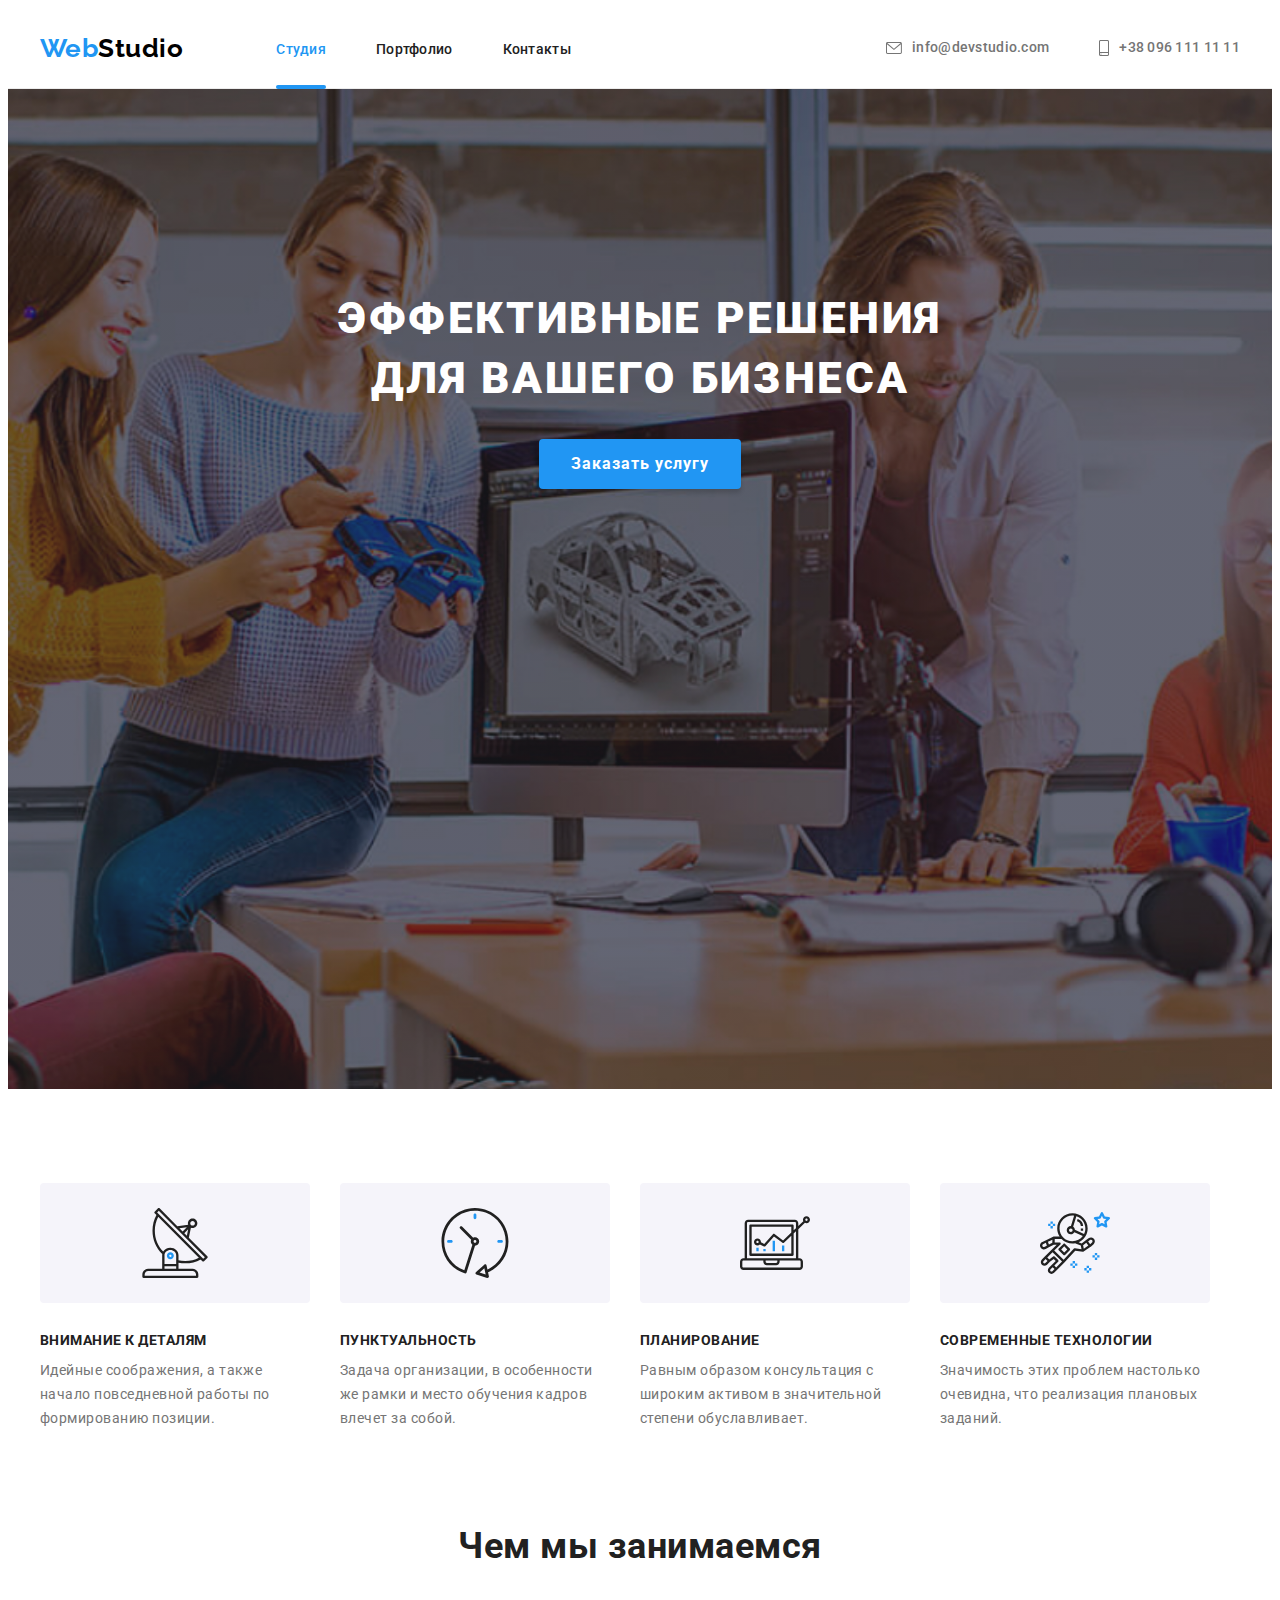
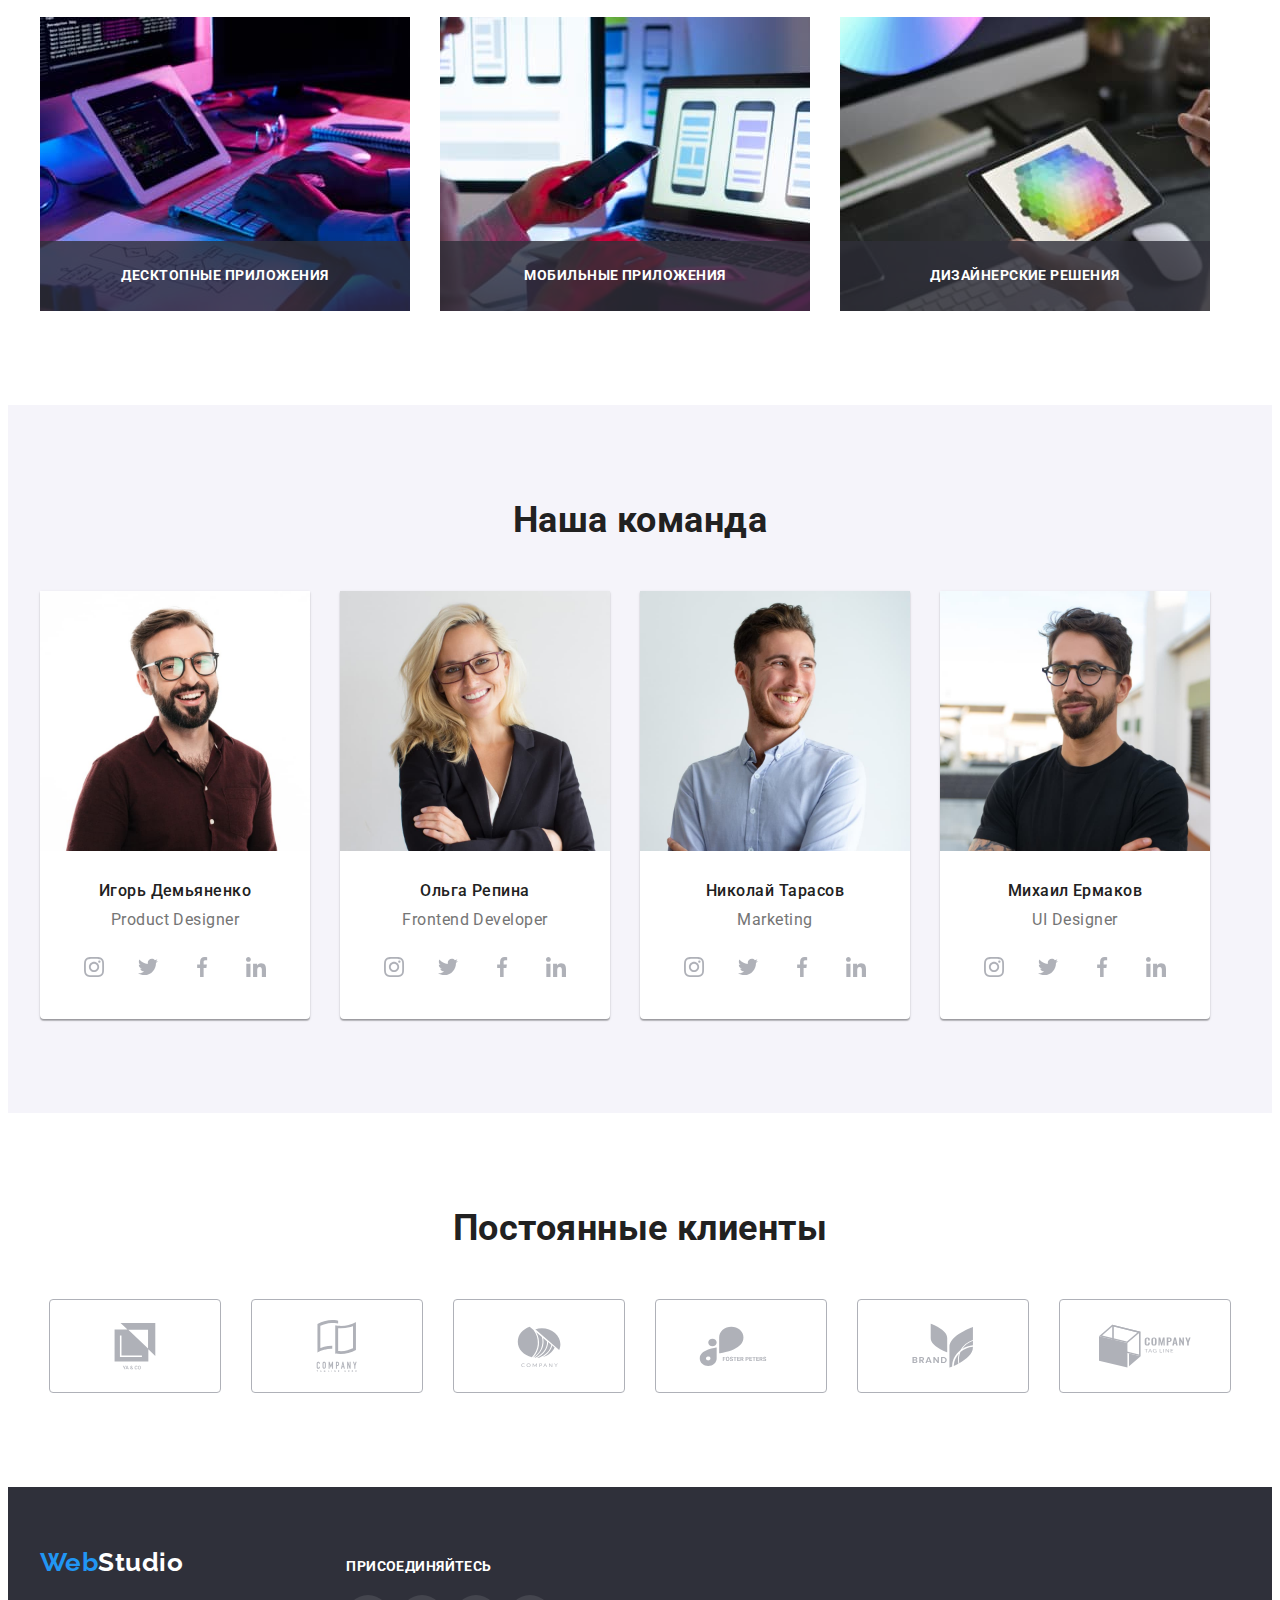
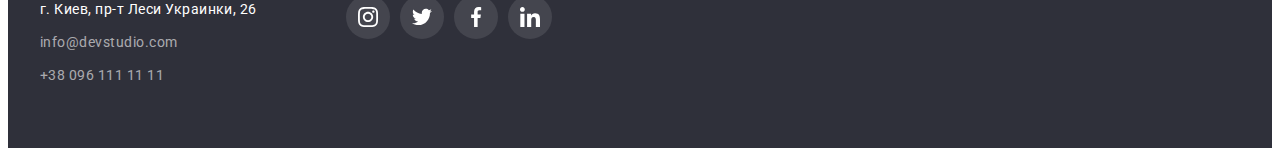
==== index.html @ 947cf52d "Start HW#6" ====
<!DOCTYPE html>
<html lang="ru">

<head>
    <meta charset="UTF-8">
    <meta http-equiv="X-UA-Compatible" content="IE=edge">
    <meta name="viewport" content="width=device-width, initial-scale=1.0">
    <title>Студия</title>
    <link
        href="https://fonts.googleapis.com/css2?family=Raleway:wght@700&family=Roboto:wght@400;500;700;900&display=swap"
        rel="stylesheet">
    <link rel="stylesheet" href="https://cdnjs.cloudflare.com/ajax/libs/modern-normalize/1.1.0/modern-normalize.min.css"
        integrity="sha512-wpPYUAdjBVSE4KJnH1VR1HeZfpl1ub8YT/NKx4PuQ5NmX2tKuGu6U/JRp5y+Y8XG2tV+wKQpNHVUX03MfMFn9Q=="
        crossorigin="anonymous" referrerpolicy="no-referrer" />
    <link rel="stylesheet" href="./css/styles.css">
</head>

<body>


    <!--Header-->
    <header class="header">
        <div class="container main-nav">
            <nav class="nav">
                <a href="/index.html" class="logo">Web<span class="logo-studio">Studio</span></a>

                <ul class="list site-nav">
                    <li class="item"><a href="" class="link current">Студия</a></li>
                    <li class="item"><a href="./portfolio.html" class="link">Портфолио</a></li>
                    <li class="item"><a href="" class="link">Контакты</a></li>
                </ul>
            </nav>
            <ul class="list auth-nav">
                <li class="item">
                    <a href="mailto:info@devstudio.com" class="link"> <svg class="icon-envelope" width="16" height="12">
                        <use href="./images/icons.svg#icon-envelope"></use>
                    </svg>info@devstudio.com</a>
                </li>
                <li class="item phone">
                    <a href="tel:+380961111111" class="link"><svg class="icon-smartphone"  width="10" height="16">
                        <use href="./images/icons.svg#icon-smartphone" ></use>
                    </svg> +38 096 111 11 11</a>
                </li>
            </ul>
        </div>
    </header>


    <!--Hero-->
    <main>
        <section class="hero">
            <h1 class="hero-title">Эффективные решения<br> для вашего бизнеса</h1>
            <button data-modal-open type="button" class="button">Заказать услугу</button>
        </section>


        <!--Features-->
        <section class="section">
            <div class="container">
                <h2 class="section-title visually-hidden">Особенности </h2>
                <ul class="list features ">
                    <li class="item">
                        <div class="icon-bgc"><svg class="icon-antenna" width="70px" height="70px">
                            <use href="./images/icons.svg#icon-antenna"></use>
                        </svg>
                    </div>
                        <h3 class="title">Внимание к деталям</h3>
                        <p class="text">Идейные соображения, а также начало повседневной работы по формированию позиции.
                        </p>
                    </li>

                    <li class="item">
                        <div class="icon-bgc"><svg class="icon-clock" width="70px" height="70px">
                            <use href="./images/icons.svg#icon-clock"></use>
                        </svg>
                    </div>
                        <h3 class="title">Пунктуальность</h3>
                        <p class="text">Задача организации, в особенности же рамки и место обучения кадров влечет за
                            собой.
                        </p>
                    </li>

                    <li class="item">
                        <div class="icon-bgc"><svg class="icon-diagram" width="70px" height="70px">
                            <use href="./images/icons.svg#icon-diagram"></use>
                        </svg>
                    </div>
                        <h3 class="title">Планирование</h3>
                        <p class="text">Равным образом консультация с широким активом в значительной степени
                            обуславливает.
                        </p>
                    </li>

                    <li class="item">
                        <div class="icon-bgc"><svg class="icon-astronaut" width="70px" height="70px">
                            <use href="./images/icons.svg#icon-astronaut"></use>
                        </svg>
                    </div>
                        <h3 class="title">Современные технологии</h3>
                        <p class="text">Значимость этих проблем настолько очевидна, что реализация плановых заданий.</p>
                    </li>
                </ul>
            </div>
        </section>

        <!--About-->
        <section class="section about">
            <div class="container"> 
                <h2 class="section-title">Чем мы занимаемся</h2>
                <ul class="list about">
                    <li class="item"><img class="pic" src="./images/box1.jpg"
                            alt="Пальцы человека набирают програмный код на клавиатуре" width="370" height="294">
                          <p class="about-text">Десктопные приложения</p>
                    </li>
                    <li class="item">
                        <img src="./images/box2.jpg"
                            alt="В одной руке человек держит смартфон, а другой работает на ноутбуке" width="370"
                            height="294">
                            <p class="about-text">Мобильные приложения</p>
                    </li>
                    <li class="item">
                        <img src="./images/box3.jpg" alt="Человек рассматривает цветовую гамму на экране планшета"
                            width="370" height="294">
                            <p class="about-text">Дизайнерские решения</p>
                    </li>

                </ul>
            </div>
        </section>

        <!--Team-->
        <section class="section team">
            <div class="container">
                <h2 class="section-title">Наша команда</h2>
                <ul class="list team">
                    <li class="item"><img class="team-pic" src="./images/img.jpg" alt="улыбающийся мужчина игорь демьяненко"
                            width="270" height="260">
                        <h3 class="title">Игорь Демьяненко</h3>
                        <p lang="en" class="text">Product Designer</p>
                        <ul class="list list-icon-team">
                            
                            <li>
                                <a class="team-social-links link" href="">
                                    <svg class="icon-team" width="" height="20">
                                       <use href="./images/icons.svg#icon-instagram"></use>
                                    </svg>
                                </a>
                            </li>

                            <li>
                                <a class="team-social-links link" href="">
                                    <svg class="icon-team" width="" height="20">
                                        <use href="./images/icons.svg#icon-twitter"></use>
                                    </svg>
                                </a>
                            </li>

                            <li>
                                <a class="team-social-links link" href="">
                                    <svg class="icon-team" width="" height="20">
                                        <use href="./images/icons.svg#icon-facebook"></use>
                                    </svg>
                                </a>
                            </li>

                            <li>
                                <a class="team-social-links link last" href="">
                                    <svg class="icon-team" width="" height="20">
                                        <use href="./images/icons.svg#icon-linkedin"></use>
                                    </svg>
                                </a>
                            </li>
                        </ul>
                    </li>

                    <li class="item"><img class="team-pic" src="./images/img1.jpg"
                            alt="улыбающаяся женщина ольга репина" width="270" height="260">
                        <h3 class="title">Ольга Репина</h3>
                        <p lang="en" class="text">Frontend Developer</p>
                        <ul class="list list-icon-team">
                            <li>
                                <a class="team-social-links link" href="">
                                    <svg class="icon-team" width="" height="20">
                                        <use href="./images/icons.svg#icon-instagram"></use>
                                    </svg>
                                </a>
                            </li>
                        
                            <li>
                                <a class="team-social-links link" href="">
                                    <svg class="icon-team" width="" height="20">
                                        <use href="./images/icons.svg#icon-twitter"></use>
                                    </svg>
                                </a>
                            </li>
                        
                            <li>
                                <a class="team-social-links link" href="">
                                    <svg class="icon-team" width="" height="20">
                                        <use href="./images/icons.svg#icon-facebook"></use>
                                    </svg>
                                </a>
                            </li>
                        
                            <li>
                                <a class="team-social-links link last" href="">
                                    <svg class="icon-team" width="" height="20">
                                        <use href="./images/icons.svg#icon-linkedin"></use>
                                    </svg>
                                </a>
                            </li>
                        </ul>
                    </li>

                    <li class="item"><img class="team-pic" src="./images/img2.jpg"
                            alt="улыбающийся мужчина николай тарасов" width="270" height="260">
                        <h3 class="title">Николай Тарасов</h3>
                        <p lang="en" class="text">Marketing</p>
                        <ul class="list list-icon-team">
                            <li>
                                <a class="team-social-links link" href="">
                                    <svg class="icon-team" width="" height="20">
                                        <use href="./images/icons.svg#icon-instagram"></use>
                                    </svg>
                                </a>
                            </li>
                        
                            <li>
                                <a class="team-social-links link" href="">
                                    <svg class="icon-team" width="" height="20">
                                        <use href="./images/icons.svg#icon-twitter"></use>
                                    </svg>
                                </a>
                            </li>
                        
                            <li>
                                <a class="team-social-links link" href="">
                                    <svg class="icon-team" width="" height="20">
                                        <use href="./images/icons.svg#icon-facebook"></use>
                                    </svg>
                                </a>
                            </li>
                        
                            <li>
                                <a class="team-social-links link last " href="">
                                    <svg class="icon-team" width="" height="20">
                                        <use href="./images/icons.svg#icon-linkedin"></use>
                                    </svg>
                                </a>
                            </li>
                        </ul>
                    </li>

                    <li class="item"><img class="team-pic" src="./images/img3.jpg"
                            alt="улыбающийся мужчина михаил ермаков" width="270" height="260">
                        <h3 class="title">Михаил Ермаков</h3>
                        <p lang="en" class="text">UI Designer</p>
                        <ul class="list list-icon-team">
                            <li>
                                <a class="team-social-links link" href="">
                                    <svg class="icon-team" width="" height="20">
                                        <use href="./images/icons.svg#icon-instagram"></use>
                                    </svg>
                                </a>
                            </li>
                        
                            <li>
                                <a class="team-social-links link" href="">
                                    <svg class="icon-team" width="" height="20">
                                        <use href="./images/icons.svg#icon-twitter"></use>
                                    </svg>
                                </a>
                            </li>
                        
                            <li>
                                <a class="team-social-links link" href="">
                                    <svg class="icon-team" width="" height="20">
                                        <use href="./images/icons.svg#icon-facebook"></use>
                                    </svg>
                                </a>
                            </li>
                        
                            <li>
                                <a class="team-social-links link last" href="">
                                    <svg class="icon-team" width="" height="20">
                                        <use href="./images/icons.svg#icon-linkedin"></use>
                                    </svg>
                                </a>
                            </li>
                        </ul>
                    </li>
                </ul>
            </div>
        </section>

        <!-- Clients -->
        <section class="section">
            <div class="container">
                <h2 class="section-title">Постоянные клиенты</h2>
                <ul class="clients-list">
                   
                    <li class="clients-item">
                        <a class="clients-link link" href="">
                            <svg class="icon-clients" weight="41" height="46.7">
                                <use href="./images/icons.svg#icon-clients-1"></use>
                            </svg>
                        </a>
                    </li>

                    <li class="clients-item">
                        <a class="clients-link" href="">
                            <svg class="icon-clients" weight="40" height="52">
                                <use href="./images/icons.svg#icon-clients-2"></use>
                            </svg>
                        </a>
                    </li>

                    <li class="clients-item">
                        <a class="clients-link" href="">
                            <svg class="icon-clients" weight="43.46" height="41.18">
                                <use href="./images/icons.svg#icon-clients-3"></use>
                            </svg>
                        </a>
                    </li>

                    <li class="clients-item">
                        <a class="clients-link" href="">
                            <svg class="icon-clients" weight="84.44" height="40.62">
                                <use href="./images/icons.svg#icon-clients-4"></use>
                            </svg>
                        </a>
                    </li>

                    <li class="clients-item">
                        <a class="clients-link" href="">
                            <svg class="icon-clients" weight="62.54" height="45.43">
                                <use href="./images/icons.svg#icon-clients-5"></use>
                            </svg>
                        </a>
                    </li>

                    <li class="clients-item">
                        <a class="clients-link" href="">
                            <svg class="icon-clients" weight="93.79" height="43.93">
                                <use href="./images/icons.svg#icon-clients-6"></use>
                            </svg>
                        </a>
                    </li>
                </ul>
            </div>
        </section>
    </main>

    <!--Footer-->
    <footer class="footer">
        <div class="container footer-content">
           <div><a href="/index.html" class="logo">Web<span class="logo-studio">Studio</span></a>
            <address class="address">
                <ul class="list">
                    <li><a href="https://goo.gl/maps/sERwJR5rZnEGDeJr6" class="link location">г. Киев, пр-т Леси
                            Украинки,
                            26</a></li>
                    <li><a href="mailto:info@devstudio.com" class="link">info@devstudio.com</a></li>
                    <li><a href="tel:+380961111111" class="link link-tel">+38 096 111 11 11</a></li>
                </ul>
            </address>
            </div>

            <div class="join-us">
                <p class="join-us-text">Присоединяйтесь</p>
                <ul class="join-us-list">
                    <li class="join-us-item">
                        <a class="join-us-link link" href="">
                            <svg class="join-us-icon" weight="20px" height="20px">
                                 <use href="./images/icons.svg#icon-instagram"></use>
                            </svg>
                        </a>
                    </li>

                    <li class="join-us-item">
                        <a class="join-us-link link" href="">
                            <svg class="join-us-icon" weight="20px" height="20px">
                                <use href="./images/icons.svg#icon-twitter"></use>
                            </svg>
                        </a>
                    </li>

                    <li class="join-us-item">
                        <a class="join-us-link link" href="">
                            <svg class="join-us-icon" weight="20px" height="20px">
                                <use href="./images/icons.svg#icon-facebook"></use>
                            </svg>
                        </a>
                    </li>

                    <li class="join-us-item">
                        <a class="join-us-link link" href="">
                            <svg class="join-us-icon" weight="20px" height="20px">
                                <use href="./images/icons.svg#icon-linkedin"></use>
                            </svg>
                        </a>
                    </li>
                </ul>
            </div>
        </div>

    </footer>

    <div data-modal class="backdrop is-hidden">
        <div class="modal">
            <button data-modal-close type="button" class="button-modal">
                <svg class="icon-button-modal" weight="11px" height="11px">
                    <use href="./images/icons.svg#icon-close" ></use>
                </svg>
            </button>
        </div>
    </div>
    <script src="./js/modal.js"></script>
</body>

</html>
---- css/styles.css ----
/* primary-text-color #757575 */
/* secondary-text-color #212121  */
/* white-colo #FFFFFF */
/* black-color #000000 */
/* accent-color #2196F3 */
/* address-color  rgba(255, 255, 255, 0.6); */

:root {
  --primary-text-color: #757575;
  --secondary-text-color: #212121;
  --white-color: #ffffff;
  --black-color: #000000;
  --accent-color: #2196f3;
  --address-color: rgba(255, 255, 255, 0.6);

  --taming-function: 250ms;
}

/* Reset */
.list {
  padding: 0;
  margin: 0;
  list-style: none;
}

img {
  display: block;
  max-width: 100%;
}

p,
h1,
h2,
h3,
h4,
h5,
h6 {
  margin: 0;
}

ul {
  list-style: none;
  margin: 0;
  padding: 0;
}

.link {
  text-decoration: none;
}

/*/////////////////////////////// INDEX.HTML PAGE /////////////////////////*/

body {
  /* background-color: var(--primary-bgc-color); */
  color: var(--primary-text-color);
  font-family: "Roboto", sans-serif;
  letter-spacing: 0.03em;
}

/*/////////// HEADER //////////*/

.header {
  border-bottom: 1px solid #ececec;
}

.container {
  width: 1200px;
  margin-left: auto;
  margin-right: auto;
  padding-left: 15px;
  padding-right: 15px;
}

/* Logo header */
.logo {
  margin-right: 93px;

  color: var(--accent-color);
  font-family: "Raleway", sans-serif;
  font-weight: 700;
  font-size: 26px;
  line-height: 1.19;
  text-decoration: none;
}

.logo-studio {
  color: var(--black-color);
}

/*Main-nav */
.header .main-nav {
  display: flex;
}

.nav {
  display: flex;
  align-items: center;
}

/* Site-nav */
.site-nav {
  display: flex;
  align-items: center;
}

.site-nav .item + .item {
  margin-left: 50px;
}

/* .site-nav .item:not(:last-child) {
    margin-right: 50px;
  } */

.site-nav .link {
  position: relative;
  padding-top: 32px;
  padding-bottom: 32px;

  color: var(--secondary-text-color);
  cursor: pointer;
  font-weight: 500;
  font-size: 14px;
  line-height: 1.14;
  letter-spacing: 0.02em;
  text-decoration: none;

  transition: color var(--taming-function) cubic-bezier(0.4, 0, 0.2, 1);
}

.site-nav .link.current:after {
  position: absolute;
  left: 0;
  bottom: 0;
  content: "";

  display: block;
  width: 100%;
  height: 4px;

  background-color: var(--accent-color);
  border-radius: 2px;
}

.site-nav .link:hover,
.site-nav .link:focus,
.site-nav .link.current {
  color: var(--accent-color);
}

/* Auth-nav */
.auth-nav {
  display: flex;
  align-items: center;
  margin-left: auto;
  color: var(--primary-text-color);
}

.icon-envelope,
.icon-smartphone {
  padding: 0;
  margin-right: 10px;
  fill: currentColor;
}

.auth-nav .item + .item {
  margin-left: 50px;
}

.auth-nav .link {
  display: flex;
  padding-top: 32px;
  padding-bottom: 32px;
  align-items: center;

  color: var(--primary-text-color);
  font-weight: 500;
  font-size: 14px;
  line-height: 1.14;
  letter-spacing: 0.02em;
  text-decoration: none;

  transition: color var(--taming-function) cubic-bezier(0.4, 0, 0.2, 1);
}

.auth-nav .link:hover,
.auth-nav .link:focus {
  color: var(--accent-color);
}

/*/////////// HERO //////////*/

.hero {
  max-width: 1600px;
  height: 600px;
  margin-left: auto;
  margin-right: auto;
  padding-top: 200px;
  padding-bottom: 200px;

  background-image: linear-gradient(
      to right,
      rgba(47, 48, 58, 0.4),
      rgba(47, 48, 58, 0.4)
    ),
    url(../images/bgc-img.jpg);
  background-repeat: no-repeat;
  background-position: center;
  background-size: cover;

  text-align: center;
  background-color: #2f303a;
}

.hero-title {
  margin-top: 0;
  margin-bottom: 30px;

  color: var(--white-color);
  font-weight: 900;
  font-size: 44px;
  line-height: 1.36;
  letter-spacing: 0.06em;
  text-transform: uppercase;
}

/* Button */
.button {
  display: inline-block;
  border-radius: 4px;
  padding: 10px 32px;
  min-width: 200px;

  color: var(--white-color);
  background-color: var(--accent-color);
  box-shadow: 0px 4px 4px rgba(0, 0, 0, 0.15);
  cursor: pointer;
  font-family: Roboto;
  font-weight: 700;
  font-size: 16px;
  line-height: 1.87;
  align-items: center;
  letter-spacing: 0.06em;
  border: none;
}

/* Section */
.section {
  padding-top: 94px;
  padding-bottom: 94px;
}

.section-title {
  margin-top: 0;
  margin-bottom: 50px;

  color: var(--secondary-text-color);
  font-weight: 700;
  font-size: 36px;
  line-height: 1.17;
  text-align: center;
}

/*/////////// FEATURES //////////*/

.section .features {
  display: flex;
}

.features .item + .item {
  margin-left: 30px;
}

.features .item {
  width: 270px;
}

.icon-bgc {
  display: flex;
  justify-content: center;
  align-items: center;
  height: 120px;
  margin-bottom: 30px;
  background-color: #f5f4fa;
  border-radius: 4px;
}

.features .title {
  margin-top: 0;
  margin-bottom: 10px;

  color: var(--secondary-text-color);
  font-family: Roboto;
  font-style: normal;
  font-size: 14px;
  line-height: 1.14;
  text-transform: uppercase;
}

.visually-hidden {
  position: absolute;
  width: 1px;
  height: 1px;
  margin: -1px;
  padding: 0;
  overflow: hidden;
  border: 0;
  clip: rect(0 0 0 0);
}

.features .text {
  margin: 0;

  font-size: 14px;
  line-height: 1.71;
}

/*/////////// ABOUT//////////*/

.about {
  display: flex;
  padding-top: 0;
}

.about .item {
  position: relative;
}

.about .item + .item {
  margin-left: 30px;
}

.about-text {
  width: 370px;
  padding: 27px 0;

  background-color: rgba(47, 48, 58, 0.8);
  font-weight: 700;
  font-style: normal;
  font-size: 14px;
  line-height: 1.14;
  text-align: center;
  text-transform: uppercase;
  color: var(--white-color);

  position: absolute;
  bottom: 0;
}
/*/////////// TEAM //////////*/

.section.team {
  margin-bottom: 0;
  margin-left: auto;
  margin-right: auto;

  background-color: #f5f4fa;
  justify-content: center;
}

.list.team {
  display: flex;
}

.team .item {
  padding-bottom: 30px;

  background: #ffffff;
  box-shadow: 0px 1px 3px rgba(0, 0, 0, 0.12), 0px 1px 1px rgba(0, 0, 0, 0.14),
    0px 2px 1px rgba(0, 0, 0, 0.2);
  border-radius: 0px 0px 4px 4px;
}

.team .item + .item {
  margin-left: 30px;
}

.team .title {
  margin-top: 0;
  margin-bottom: 10px;

  color: var(--secondary-text-color);
  font-weight: 500;
  font-size: 16px;
  line-height: 1.19;
  text-align: center;
}

.team-pic {
  margin-top: 0;
  margin-bottom: 30px;
}

.team .text {
  margin-top: 0;
  margin-bottom: 16px;

  font-size: 16px;
  line-height: 1.19;
  text-align: center;
}

/* Social-links */

.list-icon-team {
  display: flex;
  justify-content: center;
}

.team-social-links {
  display: flex;
  width: 44px;
  height: 44px;
  margin-right: 10px;
  align-items: center;
  list-style: none;
  color: #afb1b8;
  border-radius: 50px;

  transition: color var(--taming-function) cubic-bezier(0.4, 0, 0.2, 1),
    background-color var(--taming-function) cubic-bezier(0.4, 0, 0.2, 1);
}

.team-social-links:hover,
.team-social-links:focus {
  background-color: var(--accent-color);
  color: var(--white-color);
}

.icon-team {
  fill: currentColor;
}

.team-social-links.last {
  margin-right: 0;
}

/*--------- Clients--------- */

.clients-list {
  display: flex;
  justify-content: center;
}

.clients-item:not(:last-child) {
  margin-right: 30px;
}

.clients-link {
  display: flex;
  align-items: center;
  width: 170px;
  height: 92px;

  color: #afb1b8;
  border: 1px solid #afb1b8;
  border-radius: 4px;

  transition: color var(--taming-function) cubic-bezier(0.4, 0, 0.2, 1),
    border var(--taming-function) cubic-bezier(0.4, 0, 0.2, 1);
}

.icon-clients {
  fill: currentColor;
}

.clients-link:hover,
.clients-link:focus {
  color: var(--accent-color);
  border: 1px solid var(--accent-color);
}

/*/////////// FOOTER //////////*/

.footer {
  padding-top: 60px;
  padding-bottom: 60px;
  margin-left: auto;
  margin-right: auto;

  background-color: #2f303a;
}

.footer-content {
  display: flex;
}

/* Logo footer */
.footer .logo {
  display: inline-block;
  margin-bottom: 20px;
}

.footer .logo-studio {
  color: var(--white-color);
}

/* Address */

.address .link {
  display: inline-block;
  margin-bottom: 9px;

  color: var(--address-color);
  font-style: normal;
  font-size: 14px;
  line-height: 1.71;
  text-decoration: none;

  transition: color var(--taming-function) cubic-bezier(0.4, 0, 0.2, 1);
}

.link.link-tel {
  margin-bottom: 0;
}

.address .location {
  color: var(--white-color);
}

.address .link:hover,
.address .link:focus {
  color: var(--accent-color);
}

/* -----------Join Us----------- */

.join-us {
  width: 206px;
  height: 80px;
  margin-left: 70px;
  padding-top: 12px;
}

.join-us-text {
  margin-bottom: 20px;

  color: var(--white-color);
  font-weight: 700;
  font-size: 14px;
  line-height: 1.14;
  letter-spacing: 0.03em;
  text-transform: uppercase;
}

.join-us-list {
  display: flex;
}

.join-us-item:not(:last-child) {
  margin-right: 10px;
}

.join-us-link {
  display: flex;
  width: 44px;
  height: 44px;
  align-items: center;
  list-style: none;
  border-radius: 50px;

  color: var(--white-color);
  background: rgba(255, 255, 255, 0.1);

  transition: background-color var(--taming-function)
    cubic-bezier(0.4, 0, 0.2, 1);
}

.join-us-link:hover,
.join-us-link:focus {
  background-color: var(--accent-color);
}

.join-us-icon {
  fill: currentColor;
}

/*/////////////////////////////// PORTFOLIO.HTML PAGE /////////////////////////*/

.filter {
  margin-bottom: 50px;
  display: flex;
  justify-content: center;
}

.filter .btn {
  padding: 6px 22px;

  color: var(--secondary-text-color);
  background-color: #f5f4fa;
  font-family: Roboto;
  font-weight: 500;
  font-size: 16px;
  line-height: 1.62;
  text-align: center;
  cursor: pointer;
  border: none;
  border-radius: 4px;

  /* transition-property: background-color, color, box-shadow;
  transition-duration: 250ms;
  transition-timing-function: cubic-bezier(0.4, 0, 0.2, 1); */

  transition: background-color var(--taming-function)
      cubic-bezier(0.4, 0, 0.2, 1),
    color var(--taming-function) cubic-bezier(0.4, 0, 0.2, 1),
    box-shadow var(--taming-function) cubic-bezier(0.4, 0, 0.2, 1);
}

.filter .btn:hover,
.filter .btn:focus {
  color: var(--white-color);
  background-color: var(--accent-color);
  box-shadow: 0px 3px 1px rgba(0, 0, 0, 0.1), 0px 1px 2px rgba(0, 0, 0, 0.08),
    0px 2px 2px rgba(0, 0, 0, 0.12);
  border-radius: 4px;
}

.filter .item + .item {
  margin-left: 8px;
}

/* Projects */

.projects {
  display: flex;
  flex-wrap: wrap;

  background: #ffffff;
}

.projects > .item:hover,
.projects > .item:focus {
  box-shadow: 0px 1px 1px rgba(0, 0, 0, 0.12), 0px 4px 4px rgba(0, 0, 0, 0.06),
    1px 4px 6px rgba(0, 0, 0, 0.16);
  cursor: pointer;
}

.projects .item {
  width: 370px;
  margin-bottom: 30px;
  margin-right: 30px;
}

.projects .item:nth-child(3n) {
  margin-right: 0;
}

.projects .item:nth-last-child(-n + 3) {
  margin-bottom: 0;
}

.projects-link {
  text-decoration: none;
  font-family: Roboto;
  font-style: normal;
  font-weight: normal;
  font-size: 16px;
  line-height: 1.87;
  color: #757575;
}

.product-thumb {
  position: relative;
  overflow: hidden;
}

.thumb-text {
  position: absolute;
  top: 0;
  transform: translateY(100%);

  display: flex;
  width: 370px;
  height: 294px;
  padding: 63px 24px 173px 24px;
  font-size: 18px;
  line-height: 1.56;
  color: var(--white-color);
  background-color: rgba(33, 150, 243, 0.9);

  transition: transform var(--taming-function) cubic-bezier(0.4, 0, 0.2, 1),
    color var(--taming-function) cubic-bezier(0.4, 0, 0.2, 1),
    box-shadow var(--taming-function) cubic-bezier(0.4, 0, 0.2, 1);
}

.projects-link:hover .thumb-text,
.projects-link:focus .thumb-text {
  transform: translateY(0);
}

.projects-card {
  padding: 20px 24px;
  border-right: 1px solid #eeeeee;
  border-bottom: 1px solid #eeeeee;
  border-left: 1px solid #eeeeee;
}

.projects .title {
  margin-top: 0;
  margin-bottom: 4px;

  color: var(--secondary-text-color);
  font-size: 18px;
  line-height: 2;
  letter-spacing: 0.06em;
}

.projects .text {
  margin: 0;

  font-size: 16px;
  line-height: 1.87;
}

/* ////////////////////////////MODAL VINDOW///////////////////////// */

.backdrop {
  position: fixed;

  top: 0;
  left: 0;
  width: 100%;
  height: 100%;

  background: rgba(0, 0, 0, 0.2);

  opacity: 1;
  transition: opacity var(--taming-function) cubic-bezier(0.4, 0, 0.2, 1);
}

.backdrop.is-hidden {
  opacity: 0;
  pointer-events: none;
}

.backdrop.is-hidden .modal {
  transform: translate(-50%, -50%) scale(1.2);
}

.modal {
  position: absolute;
  top: 50%;
  left: 50%;
  transform: scale(1) translate(-50%, -50%);

  display: flex;
  justify-content: flex-end;
  padding-top: 8px;
  padding-right: 8px;

  min-width: 528px;
  min-height: 581px;

  background-color: var(--white-color);
  box-shadow: 0px 1px 3px rgba(0, 0, 0, 0.12), 0px 1px 1px rgba(0, 0, 0, 0.14),
    0px 2px 1px rgba(0, 0, 0, 0.2);
  border-radius: 4px;

  transition: transform var(--taming-function) cubic-bezier(0.4, 0, 0.2, 1);
}

.button-modal {
  display: flex;
  align-items: center;
  width: 30px;
  height: 30px;
  padding: 0;

  background-color: var(--white-color);
  border: 1px solid rgba(0, 0, 0, 0.1);
  border-radius: 50px;
  cursor: pointer;
}

.icon-button-modal {
  display: flex;

  fill: var(--black-color);
}
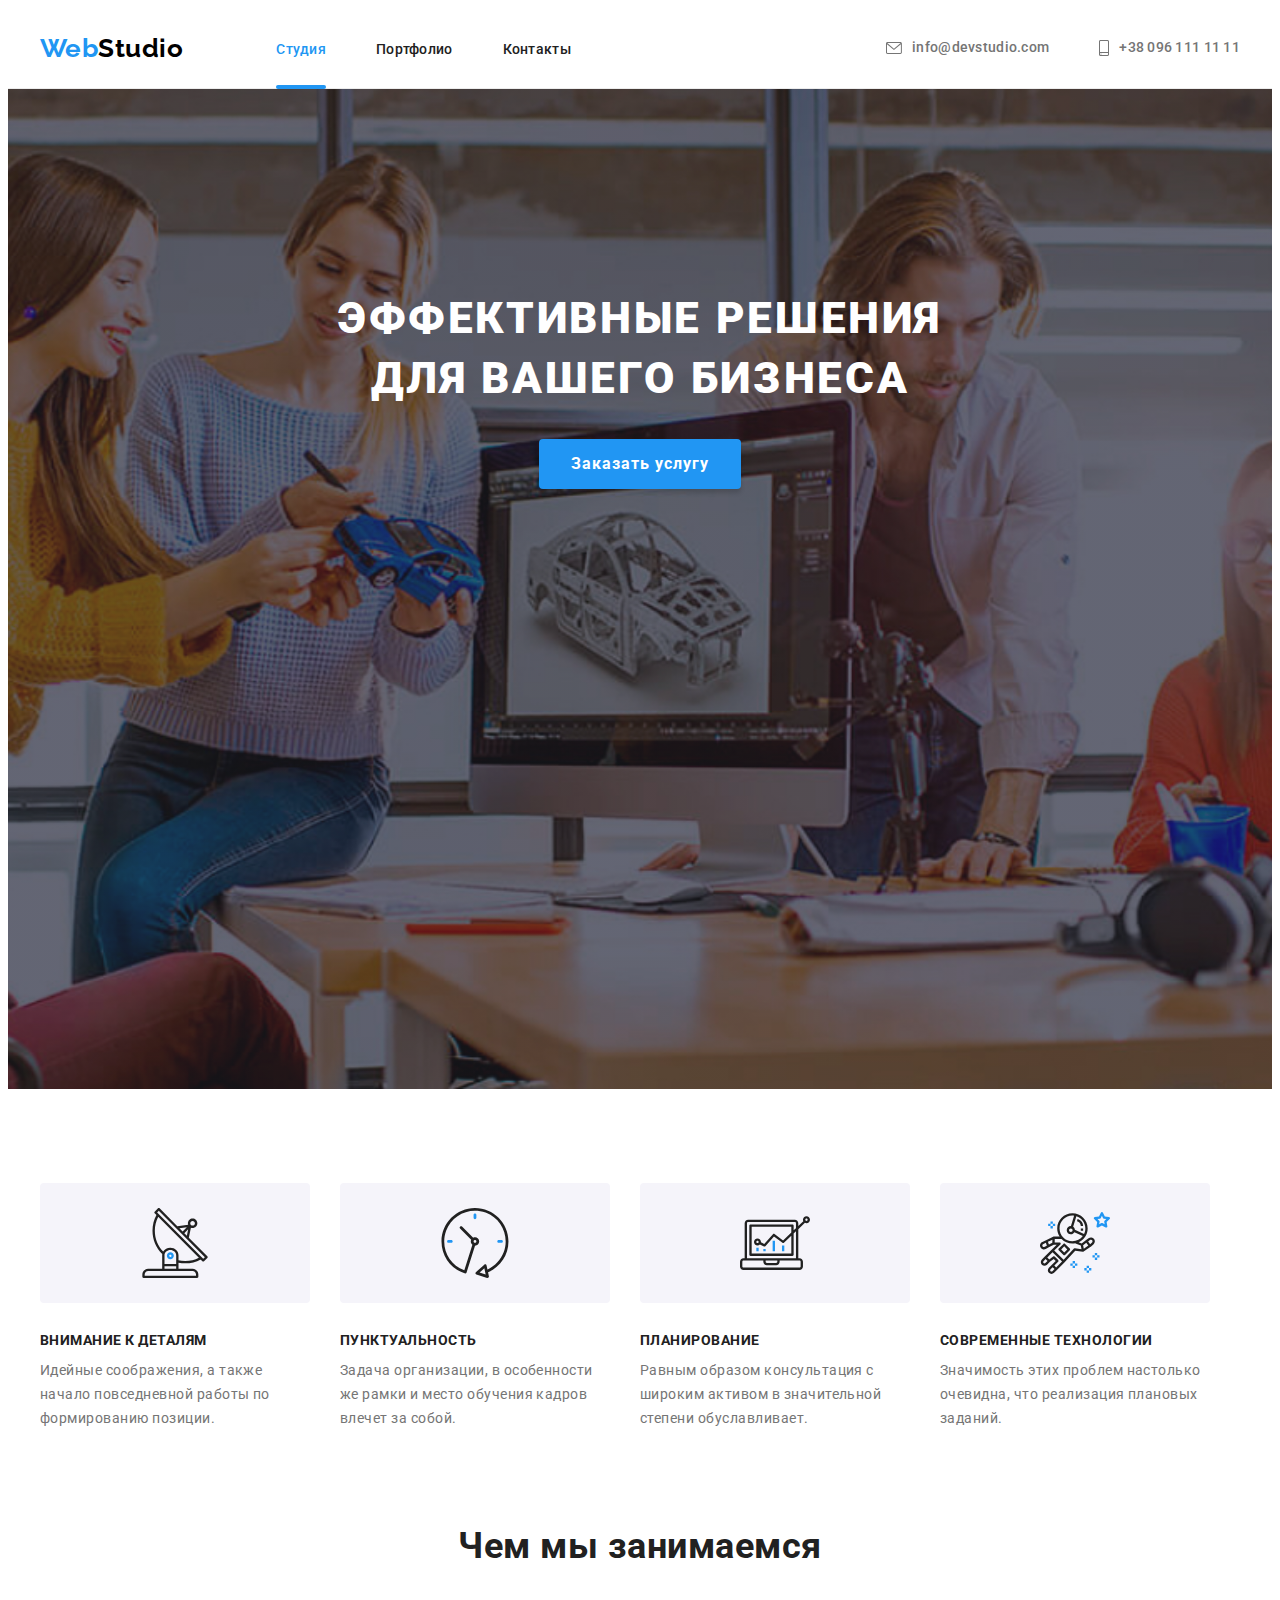
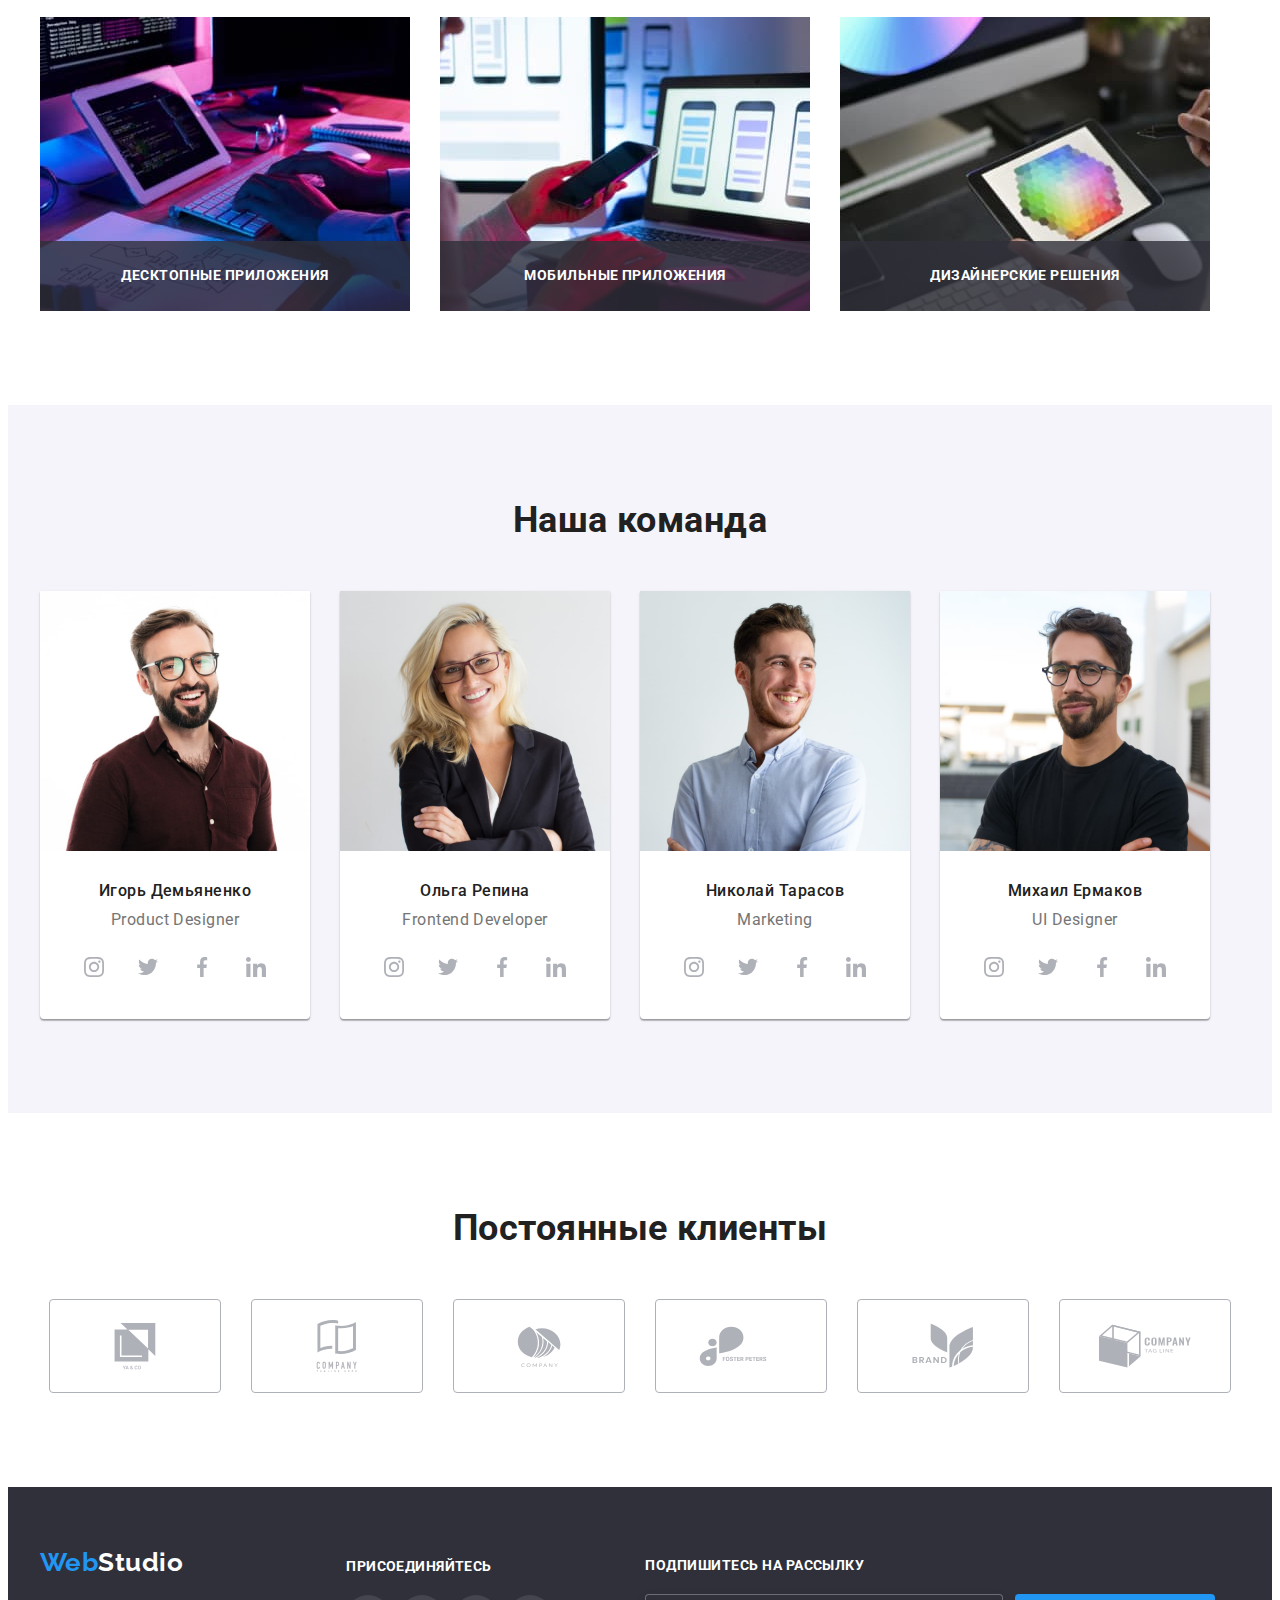
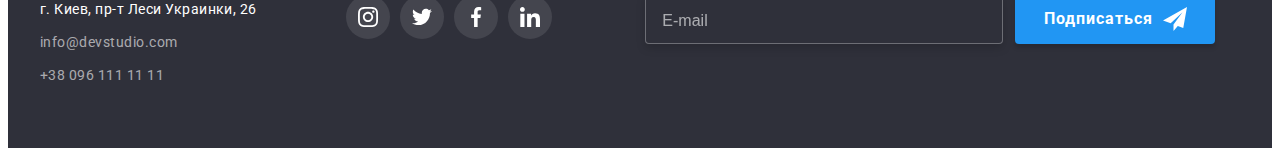
==== commit 6bdb62af: "add email input form" ====
--- a/index.html
+++ b/index.html
@@ -366,6 +366,8 @@
             </address>
             </div>
 
+<!--Join Us -->
+
             <div class="join-us">
                 <p class="join-us-text">Присоединяйтесь</p>
                 <ul class="join-us-list">
@@ -402,20 +404,63 @@
                     </li>
                 </ul>
             </div>
-        </div>
+
+<!--E-mail Input -->
+
+<form class="mail-input-form">
+    <div class="form-field">
+    <label class="form-label" for="mail-input">Подпишитесь на рассылку</label>
+    <input type="email" name="mail-input" id="mail-input" placeholder="E-mail">
+    </div>
+
+    <button class="button" type="submit">Подписаться
+        <svg class="icon-btn-form" width="24" height="24">
+            <use href="./images/icons.svg#icon-send"></use>
+        </svg>
+    </button>
+</form>
+</div>
 
     </footer>
+
+    <!-- Modal vindow -->
 
     <div data-modal class="backdrop is-hidden">
         <div class="modal">
+
             <button data-modal-close type="button" class="button-modal">
                 <svg class="icon-button-modal" weight="11px" height="11px">
                     <use href="./images/icons.svg#icon-close" ></use>
                 </svg>
             </button>
+<form class="modal-form">
+            <p class="text">Оставьте свои данные, мы вам перезвоним</p>
+            <div class="modal-form-fild">
+                <label class="modal-label" for="name">Имя</label>
+                <input type="text" name="name" id="name">
+            </div>
+
+            <div class="modal-form-fild">
+                <label class="modal-label" for="tel">Телефон</label>
+                <input type="tel" name="tel" id="tel">
+            </div>
+
+            <div class="modal-form-fild">
+                <label class="modal-label" for="email">Почта</label>
+                <input type="email" name="email" id="email">
+            </div>
+
+            <div class="modal-form-fild">
+                <label class="modal-label" for="comment">Комментарий</label>
+                <input type="text" name="comment" id="comment">
+            </div>
+</form>
         </div>
     </div>
     <script src="./js/modal.js"></script>
+
+
+
 </body>
 
 </html>--- a/css/styles.css
+++ b/css/styles.css
@@ -238,7 +238,6 @@
   font-weight: 700;
   font-size: 16px;
   line-height: 1.87;
-  align-items: center;
   letter-spacing: 0.06em;
   border: none;
 }
@@ -571,6 +570,73 @@
 
 .join-us-icon {
   fill: currentColor;
+}
+
+/* -----------E-mail Input----------- */
+
+.mail-input-form {
+  display: flex;
+  margin-left: 93px;
+  padding-top: 11px;
+  width: 570px;
+  /* outline: 1px solid tomato; */
+}
+
+.form-field {
+  /* outline: 1px solid teal; */
+  display: flex;
+  flex-direction: column;
+}
+
+.form-field input {
+  width: 358px;
+  height: 50px;
+  margin: 0;
+  padding: 15px 0 15px 16px;
+  border: 1px solid rgba(255, 255, 255, 0.3);
+  box-sizing: border-box;
+  filter: drop-shadow(0px 4px 4px rgba(0, 0, 0, 0.15));
+  border-radius: 4px;
+  background-color: #2f303a;
+  font-size: 20px;
+  color: var(--white-color);
+}
+
+.form-field input::placeholder {
+  font-size: 16px;
+  line-height: 1.25;
+  display: flex;
+  align-items: center;
+
+  color: rgba(255, 255, 255, 0.6);
+}
+
+.form-label {
+  margin-bottom: 20px;
+
+  font-weight: 700;
+  font-size: 14px;
+  line-height: 1.14;
+  text-transform: uppercase;
+  color: var(--white-color);
+}
+
+.mail-input-form .button {
+  position: relative;
+  display: flex;
+  justify-content: center;
+  align-items: center;
+  top: 36px;
+  min-width: 200px;
+  height: 50px;
+  margin-left: 12px;
+  text-align: left;
+  padding: 0;
+}
+
+.icon-btn-form {
+  margin-left: 10px;
+  fill: var(--white-color);
 }
 
 /*/////////////////////////////// PORTFOLIO.HTML PAGE /////////////////////////*/
@@ -743,9 +809,8 @@
   transform: scale(1) translate(-50%, -50%);
 
   display: flex;
-  justify-content: flex-end;
-  padding-top: 8px;
-  padding-right: 8px;
+
+  padding: 40px;
 
   min-width: 528px;
   min-height: 581px;
@@ -759,6 +824,9 @@
 }
 
 .button-modal {
+  position: absolute;
+  top: 8px;
+  right: 8px;
   display: flex;
   align-items: center;
   width: 30px;
@@ -775,4 +843,19 @@
   display: flex;
 
   fill: var(--black-color);
-}
+  transition: fill var(--taming-function) cubic-bezier(0.4, 0, 0.2, 1);
+}
+
+.icon-button-modal:hover {
+  fill: var(--accent-color);
+}
+
+.modal .text {
+  font-style: normal;
+  font-weight: 700;
+  font-size: 20px;
+  line-height: calc(23px / 20px);
+  text-align: center;
+
+  color: var(--secondary-text-color);
+}
